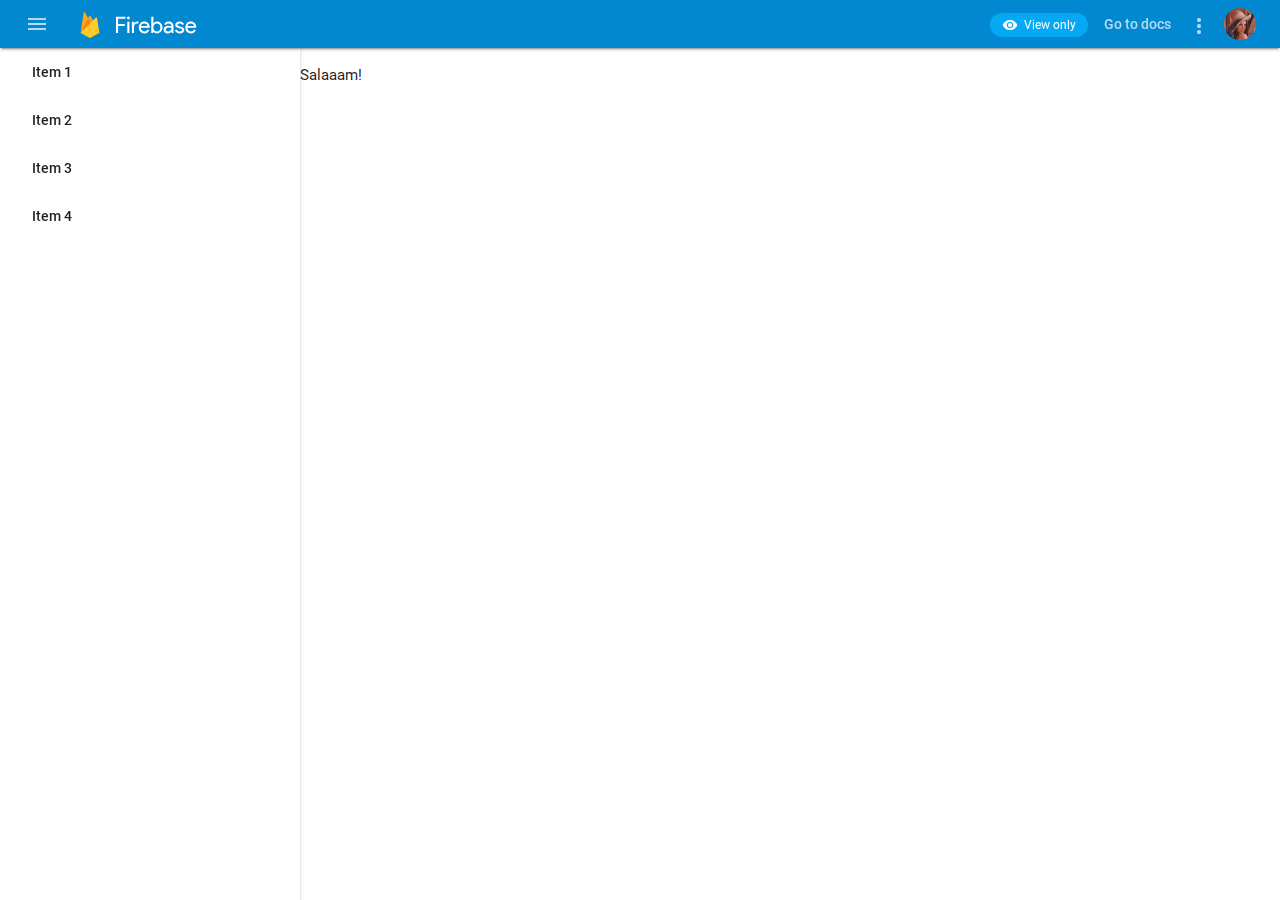
==== index.htm @ 6fceb81d "Complete Menu." ====
<!DOCTYPE html>
<html lang="en">
<head>
	<meta charset="utf-8">
	<title></title>
	<link rel="stylesheet" href="css/main.css">
	<link rel="stylesheet" href="css/materialize.css">
	<link rel="stylesheet" href="css/material-icons.css">
	<script src="js/jquery.js"></script>
	<script src="js/materialize.js"></script>
	<script src="js/main.js"></script>
</head>
<body>
	
	<header>

		<!-- Menu -->
		<div class="navbar-fixed menu">
			<nav>
				<div class="nav-wrapper">
					<a href="#" class="logo"><img src="img/logo.png" class="logo-image hide-on-small-only"/><img src="img/logotype.svg" class="logo-type"/></a>
					<div href="#" data-activates="side-navbar" class="button-collapse btn-floating btn-flat waves-effect waves-light waves-circle transparent"><i class="material-icons">menu</i></div>

					<ul class="right hide-on-small-only">
						<li><div class="viewonly" href="test.html"><div class="tooltipped" data-position="bottom" data-delay="50" data-tooltip="This is a demo project."><i class="material-icons left">remove_red_eye</i> View only</div></div></li>
						<li><a class="link" href="test.html">Go to docs</a></li>
						<li><div data-position="bottom" data-delay="50" data-tooltip="User settings" data-activates="more-content" class="tooltipped btn-floating btn-flat transparent waves-effect waves-light waves-circle dropdown button"><i class="material-icons">more_vert</i></div></li>
						<li><div class="profile-wrapper"><div class="btn-floating btn-flat transparent waves-effect waves-light waves-circle profile button"><img class="profile-photo" src="img/profile.jpg"></div></div></li>
					</ul>
					
					<ul id="more-content" class="dropdown-content">
						<li><a href="#">Alert subscriptions</a></li>
					</ul>
				</div>
			</nav>
		</div>
	
		<!-- Side Navbar -->
		<div class="nav-wrapper">
			<ul class="side-nav fixed" id="side-navbar">
				<li><a href="test.html">Item 1</a></li>
				<li><a href="test.html">Item 2</a></li>
				<li><a href="test.html">Item 3</a></li>
				<li><a href="test.html">Item 4</a></li>
			</ul>
		</div>
	
	</header>
	
	<!-- Content column -->
	<main>
		<div class="padding-adder hide-on-med-and-down">&nbsp;</div>
		<div class="padding-remaining">
			Salaaam!
		</div>
	</main>
	
</body>
</html>
---- css/main.css ----
html body {
	margin: 0;
	min-height: 100%;
	font-family: Roboto, "Helvetica Neue", sans-serif;
}

/* Menu */
.menu nav {
	background-color: #0288D1;
}

.menu img {
	vertical-align: middle;
}

.menu .link {
	font-size: 14px;
	font-weight: 500;
	padding: 0 8px;
	color: rgba(255, 255, 255, 0.7);
}

.menu .link:hover, .menu nav .nav-wrapper .button i:hover {
	color: #fff;
	background-color: initial;
	transition: color 0.15s ease;
	transition: background-color none;
}

.menu nav .nav-wrapper .button i {
	font-weight: normal;
	line-height: 24px;
	height: 40px;
	padding: 8px;
	color: rgba(255, 255, 255, 0.7);
}

.menu nav, .menu nav .nav-wrapper i, .menu nav a.button-collapse, .menu nav a.button-collapse i {
	height: 48px;
	line-height: 48px;
}

.menu nav .button-collapse {
	height: 35px;
	line-height: 48px;
	display: inline-block;
	margin-top: 7px;
	margin-right: 0;
}

.menu nav .button-collapse i {
	height: 35px;
	line-height: 35px;
	color: rgba(255, 255, 255, 0.7);
}

.menu nav .button-collapse:hover i {
	color: white;
	transition: color 0.15s ease;
}

.menu .logo-image {
	width: 28px;
	height: 28px;
	margin-left: 20px;
}

.menu .logo-type {
	height: 18px;
	margin-left: 12px;
}

.menu nav .nav-wrapper .profile-wrapper {
	margin-right: 16px;
	padding: 8px;
	line-height: 16px;
}

.menu nav .nav-wrapper .profile.button {
	width: 32px;
	height: 32px;
}

.menu nav .nav-wrapper .profile.button img {
	width: 32px;
	height: 32px;
	vertical-align: top;
}

.menu .viewonly {
	height: 24px;
	line-height: 24px;
	font-size: 12px;
	font-weight: normal;
	background: #03a9f4;
	align-self: center;
	margin-left: 16px;
	margin-right: 8px;
	padding: 0 12px;
	border-bottom-left-radius: 12px;
	border-bottom-right-radius: 12px;
	border-top-left-radius: 12px;
	border-top-right-radius: 12px;
	display: inline-block;
}

.menu nav .nav-wrapper .viewonly i {
	font-size: 16px;
	margin-right: 6px;
	line-height: 24px;
	height: 24px;
}

.menu ul.dropdown-content {
	min-width: 150px;
	-moz-border-radius: 2px;
	border-radius: 2px;
	z-index: 100;
}

.menu .dropdown-content li:not(:empty) {
	padding: 8px 0;
}

.menu .dropdown-content li:hover {
	background-color: white;
	cursor: default;
}

.menu .dropdown-content li a {
	padding: 6px 16px;
	font-size: 14px;
	letter-spacing: 0;
	font-weight: 400;
	min-height: 32px;
	line-height: 20px;
	color: black;
}


/* Main Container */
.main {
	position: absolute;
	top: 48px;
	left: 0px;
	right: 0px;
	bottom: 0px;
}


/* Navbar Column */
nav.navbar {
	
}

.side-nav {
	width: 256px;
	top: 48px !important;
	z-index: 888 !important;
}

#sidenav-overlay {
	z-index: 887 !important;
}

nav.navbar .collapsed {
	/* hide texts & show icons only */
}


/* Content Column */
main .padding-adder {
	width: 300px;
	float: left;
	display: block;
}

main .padding-remaining {
	float: left;
}

main {
	
}
---- css/material-icons.css ----
/* fallback */
@font-face {
  font-family: 'Material Icons';
  font-style: normal;
  font-weight: 400;
  src: url(../fonts/material-icons.woff2) format('woff2');
}

.material-icons {
  font-family: 'Material Icons';
  font-weight: normal;
  font-style: normal;
  font-size: 24px;
  line-height: 1;
  letter-spacing: normal;
  text-transform: none;
  display: inline-block;
  white-space: nowrap;
  word-wrap: normal;
  direction: ltr;
  -webkit-font-feature-settings: 'liga';
  -webkit-font-smoothing: antialiased;
}
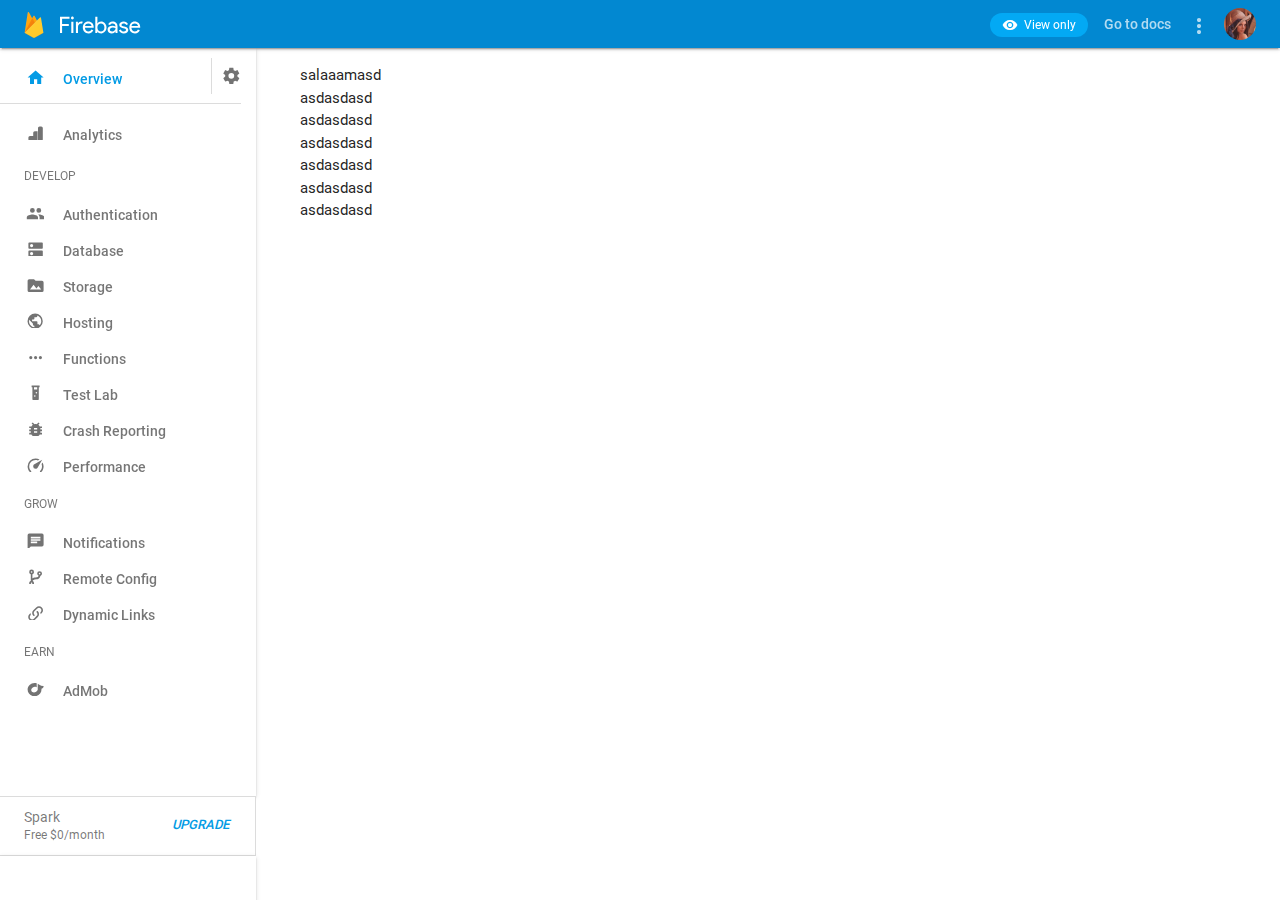
==== commit a243bbd5: "Merge branch 'side-menu'" ====
--- a/index.htm
+++ b/index.htm
@@ -3,9 +3,10 @@
 <head>
 	<meta charset="utf-8">
 	<title></title>
-	<link rel="stylesheet" href="css/main.css">
 	<link rel="stylesheet" href="css/materialize.css">
 	<link rel="stylesheet" href="css/material-icons.css">
+	<link rel="stylesheet" href="css/main.css">
+	<!--<link href="https://fonts.googleapis.com/icon?family=Material+Icons" rel="stylesheet">-->
 	<script src="js/jquery.js"></script>
 	<script src="js/materialize.js"></script>
 	<script src="js/main.js"></script>
@@ -19,7 +20,7 @@
 			<nav>
 				<div class="nav-wrapper">
 					<a href="#" class="logo"><img src="img/logo.png" class="logo-image hide-on-small-only"/><img src="img/logotype.svg" class="logo-type"/></a>
-					<div href="#" data-activates="side-navbar" class="button-collapse btn-floating btn-flat waves-effect waves-light waves-circle transparent"><i class="material-icons">menu</i></div>
+					<div href="#" data-activates="side-navbar" class="button-collapse btn-floating btn-flat waves-effect waves-light waves-circle transparent hide-on-large-only"><i class="material-icons">menu</i></div>
 
 					<ul class="right hide-on-small-only">
 						<li><div class="viewonly" href="test.html"><div class="tooltipped" data-position="bottom" data-delay="50" data-tooltip="This is a demo project."><i class="material-icons left">remove_red_eye</i> View only</div></div></li>
@@ -36,22 +37,214 @@
 		</div>
 	
 		<!-- Side Navbar -->
-		<div class="nav-wrapper">
-			<ul class="side-nav fixed" id="side-navbar">
-				<li><a href="test.html">Item 1</a></li>
-				<li><a href="test.html">Item 2</a></li>
-				<li><a href="test.html">Item 3</a></li>
-				<li><a href="test.html">Item 4</a></li>
+		<div class="nav-wrapper">	
+				<div class="left" id="side-head" style="position: fixed; margin-top: 0px;z-index: 1000;">
+						<a href="asdad.xa"  style="display: block;height: 49px; width: 256px;">
+							<img src="img/logo.png" style="width: 28px;height: 28px; margin: 10px 0 0 20px;" class="logo-image">
+							<img src="img/logo-black.svg" style="width: 82px;height: 18px;margin-left: 12px;margin-top: -20px;" class="logo-type">
+						</a>
+				</div>
+			<div class="side-nav fixed" id="side-navbar">						
+				<ul  style="margin: 0">
+					<li class="nav-item " id="overview">
+							<a id="overview-a" href="/project/fir-demo-project/analytics"> 
+								<div class="c5e-nav-item-lockup" id="overview-div" style="height: 36px"> 
+										<svg viewBox="0 0 20 20" style="margin-top: 10px">
+												<path fill="#039be5" d="M10,20V14H14V20H19V12H22L12,3L2,12H5V20H10Z" />
+											</svg>
+									 <span class="c5e-entry-displayname" id="overview-text">Overview</span> 
+								</div>  
+							</a>
+							<span class="fixed-action-btn horizontal click-to-toggle" id="overview-btn">	
+									<svg  viewBox="0 0 22 22" style="height: 18px;width: 24; padding-left: 3px">
+											<path fill="#737373" d="M12,15.5A3.5,3.5 0 0,1 8.5,12A3.5,3.5 0 0,1 12,8.5A3.5,3.5 0 0,1 15.5,12A3.5,3.5 0 0,1 12,15.5M19.43,12.97C19.47,12.65 19.5,12.33 19.5,12C19.5,11.67 19.47,11.34 19.43,11L21.54,9.37C21.73,9.22 21.78,8.95 21.66,8.73L19.66,5.27C19.54,5.05 19.27,4.96 19.05,5.05L16.56,6.05C16.04,5.66 15.5,5.32 14.87,5.07L14.5,2.42C14.46,2.18 14.25,2 14,2H10C9.75,2 9.54,2.18 9.5,2.42L9.13,5.07C8.5,5.32 7.96,5.66 7.44,6.05L4.95,5.05C4.73,4.96 4.46,5.05 4.34,5.27L2.34,8.73C2.21,8.95 2.27,9.22 2.46,9.37L4.57,11C4.53,11.34 4.5,11.67 4.5,12C4.5,12.33 4.53,12.65 4.57,12.97L2.46,14.63C2.27,14.78 2.21,15.05 2.34,15.27L4.34,18.73C4.46,18.95 4.73,19.03 4.95,18.95L7.44,17.94C7.96,18.34 8.5,18.68 9.13,18.93L9.5,21.58C9.54,21.82 9.75,22 10,22H14C14.25,22 14.46,21.82 14.5,21.58L14.87,18.93C15.5,18.67 16.04,18.34 16.56,17.94L19.05,18.95C19.27,19.03 19.54,18.95 19.66,18.73L21.66,15.27C21.78,15.05 21.73,14.78 21.54,14.63L19.43,12.97Z" />
+										</svg>
+										<ul>
+												<li><a class="btn-floating red"><i class="material-icons">insert_chart</i></a></li>
+												<li><a class="btn-floating yellow darken-1"><i class="material-icons">format_quote</i></a></li>
+												<li><a class="btn-floating green"><i class="material-icons">publish</i></a></li>
+												<li><a class="btn-floating blue"><i class="material-icons">attach_file</i></a></li>
+											  </ul>
+							</span>
+							
+				</li>		
+
+				<li class="nav-item" style="padding-top: 12px;height: 52px">
+					<a class="c5e-nav-item " href="/project/fir-demo-project/analytics"> 
+						<div class="c5e-nav-item-lockup"> 
+							<svg viewBox="0 0 20 20">
+								<path fill="#737373" d="M19,3A2,2 0 0,1 21,5V19A2,2 0 0,1 19,21H17L15,21V9L15,5A2,2 0 0,1 17,3H19M5,21A2,2 0 0,1 3,19V17A2,2 0 0,1 5,15H9V11A2,2 0 0,1 11,9H14.5V21H5Z" />
+							</svg>
+							 <span class="c5e-entry-displayname">Analytics</span> 
+						</div>  
+					</a>
+				</li>	
+
+				<div class="c5e-nav-heading" id="DEVELOP">DEVELOP</div>
+				<li class = "divider" id="DEVELOP-divider" style="display: none"></li>
+
+				<li class="nav-item">
+						<a class="c5e-nav-item " href="/project/fir-demo-project/analytics"> 
+							<div class="c5e-nav-item-lockup"> 
+									<svg viewBox="0 0 20 20">
+											<path fill="#737373" d="M16,13C15.71,13 15.38,13 15.03,13.05C16.19,13.89 17,15 17,16.5V19H23V16.5C23,14.17 18.33,13 16,13M8,13C5.67,13 1,14.17 1,16.5V19H15V16.5C15,14.17 10.33,13 8,13M8,11A3,3 0 0,0 11,8A3,3 0 0,0 8,5A3,3 0 0,0 5,8A3,3 0 0,0 8,11M16,11A3,3 0 0,0 19,8A3,3 0 0,0 16,5A3,3 0 0,0 13,8A3,3 0 0,0 16,11Z" />
+									</svg>
+								 <span class="c5e-entry-displayname">Authentication</span> 
+							</div>  
+						</a>
+					</li>
+				<li class="nav-item">
+						<a class="c5e-nav-item " href="/project/fir-demo-project/analytics"> 
+							<div class="c5e-nav-item-lockup"> 
+									<svg viewBox="0 0 20 20">
+											<path fill="#737373" d="M7,9A2,2 0 0,1 5,7A2,2 0 0,1 7,5A2,2 0 0,1 9,7A2,2 0 0,1 7,9M20,3H4A1,1 0 0,0 3,4V10A1,1 0 0,0 4,11H20A1,1 0 0,0 21,10V4A1,1 0 0,0 20,3M7,19A2,2 0 0,1 5,17A2,2 0 0,1 7,15A2,2 0 0,1 9,17A2,2 0 0,1 7,19M20,13H4A1,1 0 0,0 3,14V20A1,1 0 0,0 4,21H20A1,1 0 0,0 21,20V14A1,1 0 0,0 20,13Z" />
+										</svg>
+								 <span class="c5e-entry-displayname">Database</span> 
+							</div>  
+						</a>
+				</li>
+				<li class="nav-item">
+						<a class="c5e-nav-item " href="/project/fir-demo-project/analytics"> 
+							<div class="c5e-nav-item-lockup"> 
+									<svg viewBox="0 0 20 20">
+											<path fill="#737373" d="M5,17L9.5,11L13,15.5L15.5,12.5L19,17M20,6H12L10,4H4A2,2 0 0,0 2,6V18A2,2 0 0,0 4,20H20A2,2 0 0,0 22,18V8A2,2 0 0,0 20,6Z" />
+										</svg>
+								 <span class="c5e-entry-displayname">Storage</span> 
+							</div>  
+						</a>
+				</li>
+				<li class="nav-item">
+						<a class="c5e-nav-item " href="/project/fir-demo-project/analytics"> 
+							<div class="c5e-nav-item-lockup"> 
+									<svg  viewBox="0 0 21 21">
+											<path fill="#737373" d="M17.9,17.39C17.64,16.59 16.89,16 16,16H15V13A1,1 0 0,0 14,12H8V10H10A1,1 0 0,0 11,9V7H13A2,2 0 0,0 15,5V4.59C17.93,5.77 20,8.64 20,12C20,14.08 19.2,15.97 17.9,17.39M11,19.93C7.05,19.44 4,16.08 4,12C4,11.38 4.08,10.78 4.21,10.21L9,15V16A2,2 0 0,0 11,18M12,2A10,10 0 0,0 2,12A10,10 0 0,0 12,22A10,10 0 0,0 22,12A10,10 0 0,0 12,2Z" />
+										</svg>
+								 <span class="c5e-entry-displayname">Hosting</span> 
+							</div>  
+						</a>
+				</li>
+				<li class="nav-item">
+						<a class="c5e-nav-item " href="/project/fir-demo-project/analytics"> 
+							<div class="c5e-nav-item-lockup"> 
+									<svg viewBox="0 0 20 20">
+											<path fill="#737373" d="M16,12A2,2 0 0,1 18,10A2,2 0 0,1 20,12A2,2 0 0,1 18,14A2,2 0 0,1 16,12M10,12A2,2 0 0,1 12,10A2,2 0 0,1 14,12A2,2 0 0,1 12,14A2,2 0 0,1 10,12M4,12A2,2 0 0,1 6,10A2,2 0 0,1 8,12A2,2 0 0,1 6,14A2,2 0 0,1 4,12Z" />
+										</svg>
+								 <span class="c5e-entry-displayname">Functions</span> 
+							</div>  
+						</a>
+				</li>
+				<li class="nav-item">
+						<a class="c5e-nav-item " href="/project/fir-demo-project/analytics"> 
+							<div class="c5e-nav-item-lockup"> 
+									<svg  viewBox="0 0 20 20">
+											<path fill="#737373	" d="M7,2V4H8V18A4,4 0 0,0 12,22A4,4 0 0,0 16,18V4H17V2H7M11,16C10.4,16 10,15.6 10,15C10,14.4 10.4,14 11,14C11.6,14 12,14.4 12,15C12,15.6 11.6,16 11,16M13,12C12.4,12 12,11.6 12,11C12,10.4 12.4,10 13,10C13.6,10 14,10.4 14,11C14,11.6 13.6,12 13,12M14,7H10V4H14V7Z" />
+										</svg>
+								 <span class="c5e-entry-displayname">Test Lab</span> 
+							</div>  
+						</a>
+				</li>
+				<li class="nav-item">
+						<a class="c5e-nav-item " href="/project/fir-demo-project/analytics"> 
+							<div class="c5e-nav-item-lockup"> 
+									<svg viewBox="0 0 20 20">
+											<path fill="#737373" d="M14,12H10V10H14M14,16H10V14H14M20,8H17.19C16.74,7.22 16.12,6.55 15.37,6.04L17,4.41L15.59,3L13.42,5.17C12.96,5.06 12.5,5 12,5C11.5,5 11.04,5.06 10.59,5.17L8.41,3L7,4.41L8.62,6.04C7.88,6.55 7.26,7.22 6.81,8H4V10H6.09C6.04,10.33 6,10.66 6,11V12H4V14H6V15C6,15.34 6.04,15.67 6.09,16H4V18H6.81C7.85,19.79 9.78,21 12,21C14.22,21 16.15,19.79 17.19,18H20V16H17.91C17.96,15.67 18,15.34 18,15V14H20V12H18V11C18,10.66 17.96,10.33 17.91,10H20V8Z" />
+										</svg>
+								 <span class="c5e-entry-displayname">Crash Reporting</span> 
+							</div>  
+						</a>
+				</li>
+				<li class="nav-item">
+						<a class="c5e-nav-item " href="/project/fir-demo-project/analytics"> 
+							<div class="c5e-nav-item-lockup"> 
+									<svg  viewBox="0 0 20 20">
+											<path fill="#737373" d="M12,16A3,3 0 0,1 9,13C9,11.88 9.61,10.9 10.5,10.39L20.21,4.77L14.68,14.35C14.18,15.33 13.17,16 12,16M12,3C13.81,3 15.5,3.5 16.97,4.32L14.87,5.53C14,5.19 13,5 12,5A8,8 0 0,0 4,13C4,15.21 4.89,17.21 6.34,18.65H6.35C6.74,19.04 6.74,19.67 6.35,20.06C5.96,20.45 5.32,20.45 4.93,20.07V20.07C3.12,18.26 2,15.76 2,13A10,10 0 0,1 12,3M22,13C22,15.76 20.88,18.26 19.07,20.07V20.07C18.68,20.45 18.05,20.45 17.66,20.06C17.27,19.67 17.27,19.04 17.66,18.65V18.65C19.11,17.2 20,15.21 20,13C20,12 19.81,11 19.46,10.1L20.67,8C21.5,9.5 22,11.18 22,13Z" />
+										</svg>
+								 <span class="c5e-entry-displayname">Performance</span> 
+							</div>  
+						</a>
+				</li>
+
+				<div class="c5e-nav-heading " id="DEVELOP1">GROW</div>
+				<li class = "divider" id="DEVELOP-divider1" style="display: none"></li>
+				
+				<li class="nav-item">
+						<a class="c5e-nav-item " href="/project/fir-demo-project/analytics"> 
+							<div class="c5e-nav-item-lockup"> 
+									<svg  viewBox="0 0 20 20">
+											<path fill="#737373" d="M20,2H4A2,2 0 0,0 2,4V22L6,18H20A2,2 0 0,0 22,16V4A2,2 0 0,0 20,2M6,9H18V11H6M14,14H6V12H14M18,8H6V6H18" />
+										</svg>
+								 <span class="c5e-entry-displayname">Notifications</span> 
+							</div>  
+						</a>
+				</li>
+				<li class="nav-item">
+						<a class="c5e-nav-item " href="/project/fir-demo-project/analytics"> 
+							<div class="c5e-nav-item-lockup"> 
+									<svg  viewBox="0 0 20 20">
+											<path fill="#737373" d="M13,14C9.64,14 8.54,15.35 8.18,16.24C9.25,16.7 10,17.76 10,19A3,3 0 0,1 7,22A3,3 0 0,1 4,19C4,17.69 4.83,16.58 6,16.17V7.83C4.83,7.42 4,6.31 4,5A3,3 0 0,1 7,2A3,3 0 0,1 10,5C10,6.31 9.17,7.42 8,7.83V13.12C8.88,12.47 10.16,12 12,12C14.67,12 15.56,10.66 15.85,9.77C14.77,9.32 14,8.25 14,7A3,3 0 0,1 17,4A3,3 0 0,1 20,7C20,8.34 19.12,9.5 17.91,9.86C17.65,11.29 16.68,14 13,14M7,18A1,1 0 0,0 6,19A1,1 0 0,0 7,20A1,1 0 0,0 8,19A1,1 0 0,0 7,18M7,4A1,1 0 0,0 6,5A1,1 0 0,0 7,6A1,1 0 0,0 8,5A1,1 0 0,0 7,4M17,6A1,1 0 0,0 16,7A1,1 0 0,0 17,8A1,1 0 0,0 18,7A1,1 0 0,0 17,6Z" />
+										</svg>
+								 <span class="c5e-entry-displayname">Remote Config</span> 
+							</div>  
+						</a>
+				</li>
+				<li class="nav-item">
+						<a class="c5e-nav-item " href="/project/fir-demo-project/analytics"> 
+							<div class="c5e-nav-item-lockup"> 
+									<svg  viewBox="0 0 20 20">
+											<path fill="#737373" d="M10.59,13.41C11,13.8 11,14.44 10.59,14.83C10.2,15.22 9.56,15.22 9.17,14.83C7.22,12.88 7.22,9.71 9.17,7.76V7.76L12.71,4.22C14.66,2.27 17.83,2.27 19.78,4.22C21.73,6.17 21.73,9.34 19.78,11.29L18.29,12.78C18.3,11.96 18.17,11.14 17.89,10.36L18.36,9.88C19.54,8.71 19.54,6.81 18.36,5.64C17.19,4.46 15.29,4.46 14.12,5.64L10.59,9.17C9.41,10.34 9.41,12.24 10.59,13.41M13.41,9.17C13.8,8.78 14.44,8.78 14.83,9.17C16.78,11.12 16.78,14.29 14.83,16.24V16.24L11.29,19.78C9.34,21.73 6.17,21.73 4.22,19.78C2.27,17.83 2.27,14.66 4.22,12.71L5.71,11.22C5.7,12.04 5.83,12.86 6.11,13.65L5.64,14.12C4.46,15.29 4.46,17.19 5.64,18.36C6.81,19.54 8.71,19.54 9.88,18.36L13.41,14.83C14.59,13.66 14.59,11.76 13.41,10.59C13,10.2 13,9.56 13.41,9.17Z" />
+										</svg>
+								 <span class="c5e-entry-displayname">Dynamic Links</span> 
+							</div>  
+						</a>
+				</li>
+
+				<div class="c5e-nav-heading " id="DEVELOP2">EARN</div>
+				<li class = "divider" id="DEVELOP-divider2" style="display: none"></li>
+				
+				<li class="nav-item">
+						<a class="c5e-nav-item " href="/project/fir-demo-project/analytics"> 
+							<div class="c5e-nav-item-lockup"> 
+									<svg  viewBox="0 0 20 20">
+											<path fill="#737373" d="M19.29,10.84C19.35,11.22 19.38,11.61 19.38,12C19.38,16.61 15.5,20.35 10.68,20.35C5.87,20.35 2,16.61 2,12C2,7.39 5.87,3.65 10.68,3.65C11.62,3.65 12.53,3.79 13.38,4.06V9.11C13.38,9.11 10.79,7.69 8.47,9.35C6.15,11 6.59,12.76 6.59,12.76C6.59,12.76 6.7,15.5 9.97,15.5C13.62,15.5 14.66,12.19 14.66,12.19V4.58C15.36,4.93 16,5.36 16.65,5.85C18.2,6.82 19.82,7.44 21.67,7.39C21.67,7.39 22,7.31 22,8C22,8.4 21.88,8.83 21.5,9.25C21.5,9.25 20.78,10.33 19.29,10.84Z" />
+										</svg>
+								 <span class="c5e-entry-displayname">AdMob</span> 
+							</div>  
+						</a>
+				</li>
 			</ul>
+			</div>
+			<div class=" fixed" id="side-navbar1" style="line-height: 16px;" >
+					<div layout="column" flex="" class="layout-column flex" style="display: inline"> 
+						<div style="font-size: 14px;color: rgba(0,0,0,0.54);display: inline">
+							Spark
+						</div> 
+						<a href="test.html" class="right" onclick="side-navbar1()" style="margin-right: -12px;padding: 8px 12px; height: 32px;width: 83px;font-size: 13px;background-color:white;border: none;color: rgb(3,155,229);font-style:oblique">
+							<strong>
+								UPGRADE
+							</strong>
+						</a>
+						<div style="font-size:12px;color: rgba(0,0,0,0.54);display: inline">
+							<span><br>
+								Free
+							</span>
+							 $0/month
+						</div> 
+					</div>
+			</div>
+			<button class="right side-nav fixed" id="side-navbar2" style="line-height: 16px;padding: 10px 16px;background-color: white;border: none;height: 44px;" onclick="toggle_menu1()">
+					<svg id="side-navbar2-svg" class="right" style="width:24px;height:24px" viewBox="0 0 24 24">
+						<path fill="#000000" d="M15.41,16.58L10.83,12L15.41,7.41L14,6L8,12L14,18L15.41,16.58Z" />
+					</svg>
+			</button>
 		</div>
 	
 	</header>
 	
 	<!-- Content column -->
-	<main>
-		<div class="padding-adder hide-on-med-and-down">&nbsp;</div>
+	<main id="main">
+		<div id="padding-adder" class="padding-adder hide-on-med-and-down">&nbsp;</div>
 		<div class="padding-remaining">
-			Salaaam!
+			salaaamasd<br>asdasdasd<br>asdasdasd<br>asdasdasd<br>asdasdasd<br>asdasdasd<br>asdasdasd
 		</div>
 	</main>
 	
--- a/css/main.css
+++ b/css/main.css
@@ -7,6 +7,11 @@
 /* Menu */
 .menu nav {
 	background-color: #0288D1;
+}
+
+::-webkit-scrollbar {
+    width: 0px;  /* remove scrollbar space */
+    background: transparent;  /* optional: just make scrollbar invisible */
 }
 
 .menu img {
@@ -147,16 +152,92 @@
 	bottom: 0px;
 }
 
+.menu .logo-image {
+	width: 28px;
+	height: 28px;
+	margin-left: 20px;
+}
+
+.menu .logo-type {
+	height: 18px;
+	margin-left: 12px;
+}
+
+
+/* Main Container */
+.main {
+	position: absolute;
+	top: 48px;
+	left: 0px;
+	right: 0px;
+	bottom: 0px;
+}
+
 
 /* Navbar Column */
 nav.navbar {
 	
 }
 
+#sidenav-overlay {
+	z-index: 887 !important;
+}
+
 .side-nav {
-	width: 256px;
+	width: 256px ;
 	top: 48px !important;
 	z-index: 888 !important;
+	height: calc(100%  - 104px - 48px);
+	padding-bottom: 32px;
+	
+}
+
+#side-head {
+	width: 256px;
+	height: 49px;
+	margin: 0;
+	top: 0;
+	/* padding: 10px 20px; */
+	background-color: white;
+	box-shadow: white;
+	transform: translateX(-100%);
+	/* visibility: hidden; */
+}
+
+@media only screen and (min-width: 992px) {
+	.side-nav {
+		height: calc(100%  - 104px - 48px) !important;
+	}
+	#side-navbar1 {
+		/* transform: translate(-100%);
+		hide : true; */
+		display: block ;
+	}
+}
+
+#side-navbar1 {
+	width: 256px !important;
+	top: calc(100%  - 104px) ;
+	z-index: 888 !important;
+	height: 60px;
+	position: fixed;
+	padding: 12px 24px;
+	border-bottom: 1px;
+	border-top: 1px;
+	border-right: 1px;
+	border-bottom-style: solid;
+	border-top-style: solid;
+	border-right-style: solid;
+	
+	border-color: rgb(220, 220, 220); 
+	background-color: white
+	
+}
+
+#side-navbar2 {
+	width: 256px ;
+	top: calc(100%  - 44px) !important;
+	z-index: 888 !important;
 }
 
 #sidenav-overlay {
@@ -165,6 +246,112 @@
 
 nav.navbar .collapsed {
 	/* hide texts & show icons only */
+}
+
+
+#overview  {
+	height: 56px;
+	width: 241px;
+	border-bottom: 1px;
+	border-bottom-style: solid; 
+	border-bottom-color: rgb(220, 220, 220);
+	background-color: rgba(95, 95, 95, 0);
+	/* box-shadow: 0 -1px 0 rgba(0,0,0,0.12) inset!important */
+}
+
+
+
+#overview-a {
+	height: 56px;
+	width: 212px;
+	padding: 18px 0px 18px 24px;
+	display: inline-flex;
+}
+
+#overview-text {
+	color: #039be5 !important
+	
+}
+
+#overview-btn {
+	position: relative !important;
+	top: 0;
+	left: 0;
+	width: 36px;
+	height: 36px;
+	padding: 8px 0;
+	margin: 0 1px;
+	/* border-left-style: solid; 
+	border-left-color:  rgb(220, 220, 220);
+	border-left-width: 1px; */
+}
+
+
+#overview-div {
+	border-right-style: solid; 
+	border-right-color:  rgb(220, 220, 220);
+	border-right-width: 1px;
+}
+
+@media only screen and (max-width: 992px) {
+	#overview-btn > a {
+		padding: 0;
+	}
+	#side-navbar {
+		height: calc(100% - 60px - 48px) !important;
+	}
+	#side-navbar2 {
+		display: none;
+	}
+	#side-navbar1 {
+		/* transform: translate(-100%);
+		hide : true; */
+		display: none ;
+		top: calc(100%  - 60px) !important;
+	}
+}
+
+.nav-item {
+	width: 241px;
+	height: 36px;
+
+}
+
+#side-navbar {
+    line-height: 24px;
+	padding: 0 px;
+}
+
+svg {
+	width:20px;
+	height:16px;
+}
+
+.side-nav li>a {
+	padding: 8px 24px;	
+	/* padding: 0; */
+	/* width: 193px; */
+	height: 36px;
+	line-height: 20px;
+	align-items: center;
+	color: rgba(0,0,0,0.54)
+}
+
+.c5e-nav-item-lockup{
+	width: 193px;
+	height: 20 !important;
+}
+
+.c5e-nav-heading {
+padding: 8px 24px 0 24px;
+height: 40px;
+user-select: none;
+font-size: 12px;
+color: rgba(0,0,0,0.54);
+}
+
+.c5e-entry-displayname {
+	padding: 0 0 0 16px;
 }
 
 
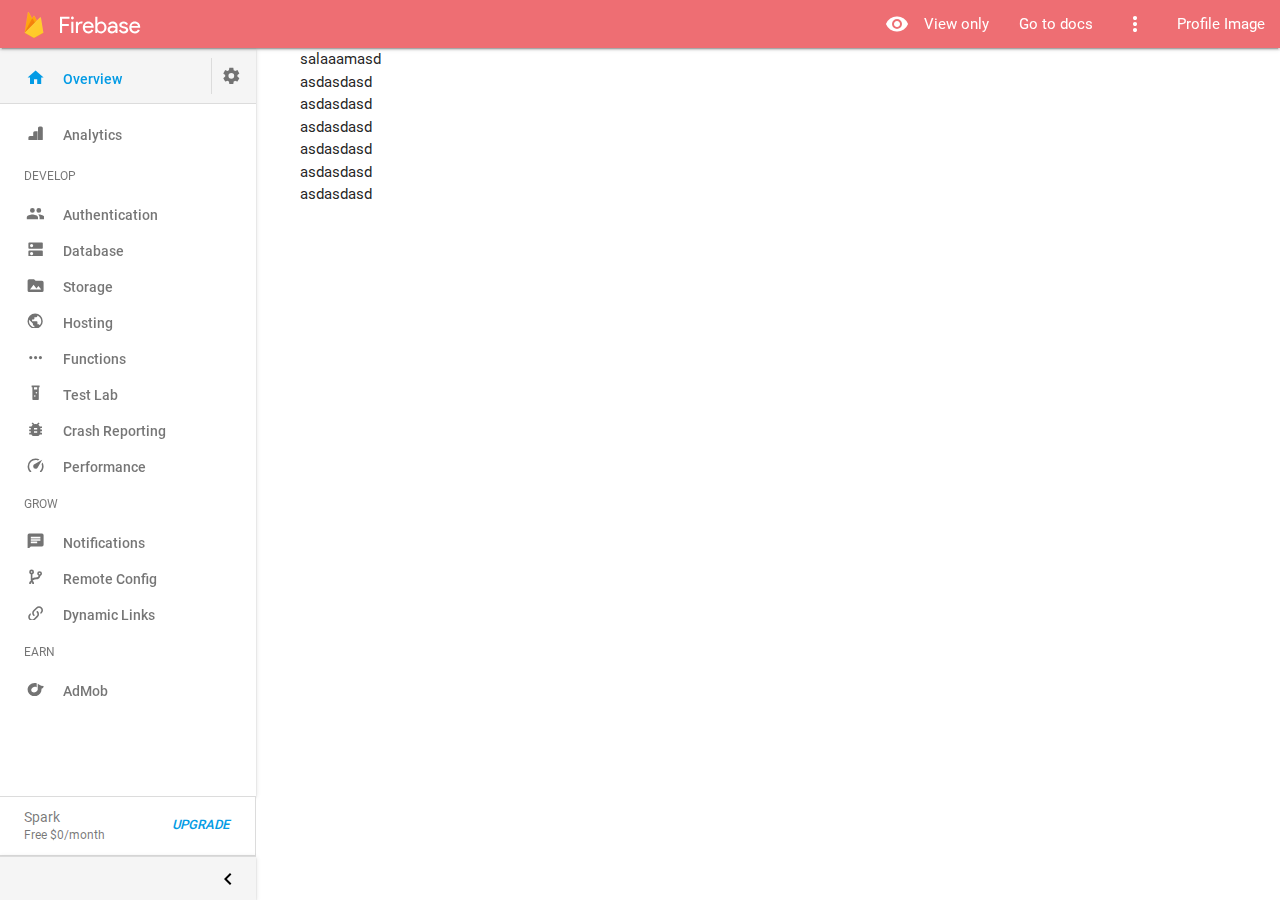
==== commit 2a9c78ab: "side-nav3" ====
--- a/index.htm
+++ b/index.htm
@@ -5,8 +5,8 @@
 	<title></title>
 	<link rel="stylesheet" href="css/materialize.css">
 	<link rel="stylesheet" href="css/material-icons.css">
-	<link rel="stylesheet" href="css/main.css">
-	<!--<link href="https://fonts.googleapis.com/icon?family=Material+Icons" rel="stylesheet">-->
+	<link rel="stylesheet" href="css/main.css">	
+	<link href="https://fonts.googleapis.com/icon?family=Material+Icons" rel="stylesheet">
 	<script src="js/jquery.js"></script>
 	<script src="js/materialize.js"></script>
 	<script src="js/main.js"></script>
@@ -19,18 +19,14 @@
 		<div class="navbar-fixed menu">
 			<nav>
 				<div class="nav-wrapper">
-					<a href="#" class="logo"><img src="img/logo.png" class="logo-image hide-on-small-only"/><img src="img/logotype.svg" class="logo-type"/></a>
-					<div href="#" data-activates="side-navbar" class="button-collapse btn-floating btn-flat waves-effect waves-light waves-circle transparent hide-on-large-only"><i class="material-icons">menu</i></div>
-
-					<ul class="right hide-on-small-only">
-						<li><div class="viewonly" href="test.html"><div class="tooltipped" data-position="bottom" data-delay="50" data-tooltip="This is a demo project."><i class="material-icons left">remove_red_eye</i> View only</div></div></li>
-						<li><a class="link" href="test.html">Go to docs</a></li>
-						<li><div data-position="bottom" data-delay="50" data-tooltip="User settings" data-activates="more-content" class="tooltipped btn-floating btn-flat transparent waves-effect waves-light waves-circle dropdown button"><i class="material-icons">more_vert</i></div></li>
-						<li><div class="profile-wrapper"><div class="btn-floating btn-flat transparent waves-effect waves-light waves-circle profile button"><img class="profile-photo" src="img/profile.jpg"></div></div></li>
-					</ul>
-					
-					<ul id="more-content" class="dropdown-content">
-						<li><a href="#">Alert subscriptions</a></li>
+					<a href="#" class="logo"><img src="img/logo.png" class="logo-image"/><img src="img/logotype.svg" class="logo-type"/></a>
+					<a href="#" data-activates="side-navbar" class="button-collapse"  onclick="show_fix_sidenav(event)"><i class="material-icons">menu</i></a>
+
+					<ul class="right hide-on-med-and-down">
+						<li><a href="test.html"><i class="material-icons left">remove_red_eye</i> View only</a></li>
+						<li><a href="test.html">Go to docs</a></li>
+						<li><a href="test.html"><i class="material-icons">more_vert</i></a></li>
+						<li><a href="test.html">Profile Image</a></li>
 					</ul>
 				</div>
 			</nav>
@@ -47,7 +43,7 @@
 			<div class="side-nav fixed" id="side-navbar">						
 				<ul  style="margin: 0">
 					<li class="nav-item " id="overview">
-							<a id="overview-a" href="/project/fir-demo-project/analytics"> 
+							<a  id="overview-a" href="/project/fir-demo-project/analytics"> 
 								<div class="c5e-nav-item-lockup" id="overview-div" style="height: 36px"> 
 										<svg viewBox="0 0 20 20" style="margin-top: 10px">
 												<path fill="#039be5" d="M10,20V14H14V20H19V12H22L12,3L2,12H5V20H10Z" />
@@ -241,7 +237,7 @@
 	</header>
 	
 	<!-- Content column -->
-	<main id="main">
+	<main id="main" onclick="hide_fix_sidenav()">
 		<div id="padding-adder" class="padding-adder hide-on-med-and-down">&nbsp;</div>
 		<div class="padding-remaining">
 			salaaamasd<br>asdasdasd<br>asdasdasd<br>asdasdasd<br>asdasdasd<br>asdasdasd<br>asdasdasd
--- a/css/main.css
+++ b/css/main.css
@@ -4,64 +4,19 @@
 	font-family: Roboto, "Helvetica Neue", sans-serif;
 }
 
-/* Menu */
-.menu nav {
-	background-color: #0288D1;
-}
-
 ::-webkit-scrollbar {
     width: 0px;  /* remove scrollbar space */
     background: transparent;  /* optional: just make scrollbar invisible */
 }
 
+/* Menu */
 .menu img {
 	vertical-align: middle;
 }
 
-.menu .link {
-	font-size: 14px;
-	font-weight: 500;
-	padding: 0 8px;
-	color: rgba(255, 255, 255, 0.7);
-}
-
-.menu .link:hover, .menu nav .nav-wrapper .button i:hover {
-	color: #fff;
-	background-color: initial;
-	transition: color 0.15s ease;
-	transition: background-color none;
-}
-
-.menu nav .nav-wrapper .button i {
-	font-weight: normal;
-	line-height: 24px;
-	height: 40px;
-	padding: 8px;
-	color: rgba(255, 255, 255, 0.7);
-}
-
-.menu nav, .menu nav .nav-wrapper i, .menu nav a.button-collapse, .menu nav a.button-collapse i {
-	height: 48px;
-	line-height: 48px;
-}
-
-.menu nav .button-collapse {
-	height: 35px;
-	line-height: 48px;
-	display: inline-block;
-	margin-top: 7px;
-	margin-right: 0;
-}
-
-.menu nav .button-collapse i {
-	height: 35px;
-	line-height: 35px;
-	color: rgba(255, 255, 255, 0.7);
-}
-
-.menu nav .button-collapse:hover i {
-	color: white;
-	transition: color 0.15s ease;
+.navbar-fixed, nav, nav .nav-wrapper i, nav a.button-collapse, nav a.button-collapse i {
+	height: 48px !important;
+	line-height: 48px !important;
 }
 
 .menu .logo-image {
@@ -73,73 +28,6 @@
 .menu .logo-type {
 	height: 18px;
 	margin-left: 12px;
-}
-
-.menu nav .nav-wrapper .profile-wrapper {
-	margin-right: 16px;
-	padding: 8px;
-	line-height: 16px;
-}
-
-.menu nav .nav-wrapper .profile.button {
-	width: 32px;
-	height: 32px;
-}
-
-.menu nav .nav-wrapper .profile.button img {
-	width: 32px;
-	height: 32px;
-	vertical-align: top;
-}
-
-.menu .viewonly {
-	height: 24px;
-	line-height: 24px;
-	font-size: 12px;
-	font-weight: normal;
-	background: #03a9f4;
-	align-self: center;
-	margin-left: 16px;
-	margin-right: 8px;
-	padding: 0 12px;
-	border-bottom-left-radius: 12px;
-	border-bottom-right-radius: 12px;
-	border-top-left-radius: 12px;
-	border-top-right-radius: 12px;
-	display: inline-block;
-}
-
-.menu nav .nav-wrapper .viewonly i {
-	font-size: 16px;
-	margin-right: 6px;
-	line-height: 24px;
-	height: 24px;
-}
-
-.menu ul.dropdown-content {
-	min-width: 150px;
-	-moz-border-radius: 2px;
-	border-radius: 2px;
-	z-index: 100;
-}
-
-.menu .dropdown-content li:not(:empty) {
-	padding: 8px 0;
-}
-
-.menu .dropdown-content li:hover {
-	background-color: white;
-	cursor: default;
-}
-
-.menu .dropdown-content li a {
-	padding: 6px 16px;
-	font-size: 14px;
-	letter-spacing: 0;
-	font-weight: 400;
-	min-height: 32px;
-	line-height: 20px;
-	color: black;
 }
 
 
@@ -152,35 +40,10 @@
 	bottom: 0px;
 }
 
-.menu .logo-image {
-	width: 28px;
-	height: 28px;
-	margin-left: 20px;
-}
-
-.menu .logo-type {
-	height: 18px;
-	margin-left: 12px;
-}
-
-
-/* Main Container */
-.main {
-	position: absolute;
-	top: 48px;
-	left: 0px;
-	right: 0px;
-	bottom: 0px;
-}
-
 
 /* Navbar Column */
 nav.navbar {
 	
-}
-
-#sidenav-overlay {
-	z-index: 887 !important;
 }
 
 .side-nav {
@@ -206,7 +69,7 @@
 
 @media only screen and (min-width: 992px) {
 	.side-nav {
-		height: calc(100%  - 104px - 48px) !important;
+		height: calc(100%  - 104px - 48px) ;
 	}
 	#side-navbar1 {
 		/* transform: translate(-100%);
@@ -228,7 +91,7 @@
 	border-bottom-style: solid;
 	border-top-style: solid;
 	border-right-style: solid;
-	
+	box-shadow: #039be5;
 	border-color: rgb(220, 220, 220); 
 	background-color: white
 	
@@ -236,8 +99,13 @@
 
 #side-navbar2 {
 	width: 256px ;
+	height: 44px !important;
 	top: calc(100%  - 44px) !important;
 	z-index: 888 !important;
+	background-color: #f5f5f5!important;
+	border-top-style: solid!important;;
+	border-top-color: rgba(0, 0, 0, 0.1)!important;;
+	border-top-width: 1px!important;; 
 }
 
 #sidenav-overlay {
@@ -251,11 +119,11 @@
 
 #overview  {
 	height: 56px;
-	width: 241px;
+	width: 256px;
 	border-bottom: 1px;
 	border-bottom-style: solid; 
 	border-bottom-color: rgb(220, 220, 220);
-	background-color: rgba(95, 95, 95, 0);
+	background-color: #f5f5f5!important
 	/* box-shadow: 0 -1px 0 rgba(0,0,0,0.12) inset!important */
 }
 
@@ -309,6 +177,7 @@
 		display: none ;
 		top: calc(100%  - 60px) !important;
 	}
+
 }
 
 .nav-item {
@@ -354,12 +223,12 @@
 	padding: 0 0 0 16px;
 }
 
-
 /* Content Column */
 main .padding-adder {
 	width: 300px;
 	float: left;
 	display: block;
+	
 }
 
 main .padding-remaining {
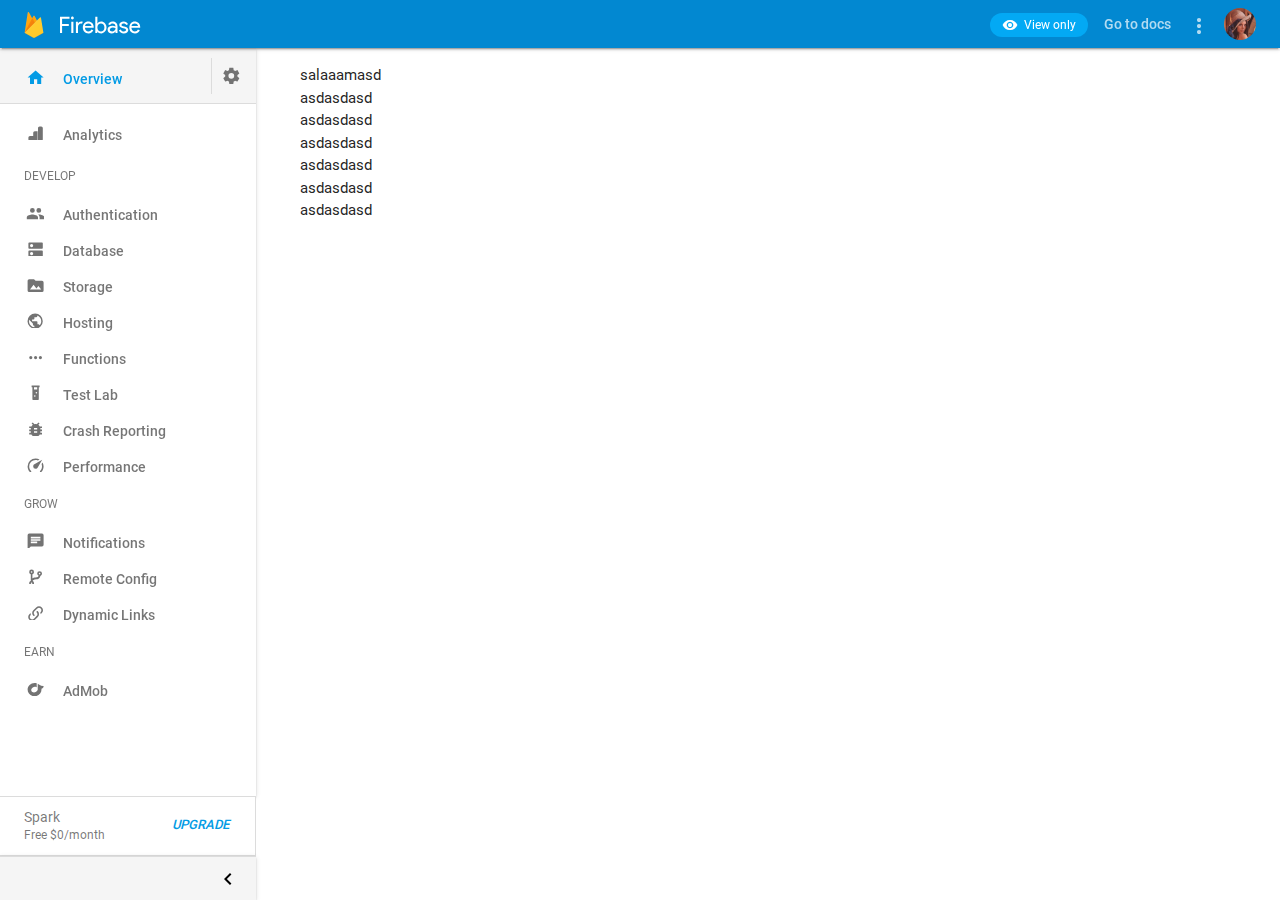
==== commit 04649b5c: "merged with master" ====
--- a/index.htm
+++ b/index.htm
@@ -5,8 +5,8 @@
 	<title></title>
 	<link rel="stylesheet" href="css/materialize.css">
 	<link rel="stylesheet" href="css/material-icons.css">
-	<link rel="stylesheet" href="css/main.css">	
-	<link href="https://fonts.googleapis.com/icon?family=Material+Icons" rel="stylesheet">
+	<link rel="stylesheet" href="css/main.css">
+	<!--<link href="https://fonts.googleapis.com/icon?family=Material+Icons" rel="stylesheet">-->
 	<script src="js/jquery.js"></script>
 	<script src="js/materialize.js"></script>
 	<script src="js/main.js"></script>
@@ -19,14 +19,18 @@
 		<div class="navbar-fixed menu">
 			<nav>
 				<div class="nav-wrapper">
-					<a href="#" class="logo"><img src="img/logo.png" class="logo-image"/><img src="img/logotype.svg" class="logo-type"/></a>
-					<a href="#" data-activates="side-navbar" class="button-collapse"  onclick="show_fix_sidenav(event)"><i class="material-icons">menu</i></a>
-
-					<ul class="right hide-on-med-and-down">
-						<li><a href="test.html"><i class="material-icons left">remove_red_eye</i> View only</a></li>
-						<li><a href="test.html">Go to docs</a></li>
-						<li><a href="test.html"><i class="material-icons">more_vert</i></a></li>
-						<li><a href="test.html">Profile Image</a></li>
+					<a href="#" class="logo"><img src="img/logo.png" class="logo-image hide-on-small-only"/><img src="img/logotype.svg" class="logo-type"/></a>
+					<div href="#" data-activates="side-navbar" class="button-collapse btn-floating btn-flat waves-effect waves-light waves-circle transparent hide-on-large-only"><i class="material-icons">menu</i></div>
+
+					<ul class="right hide-on-small-only">
+						<li><div class="viewonly" href="test.html"><div class="tooltipped" data-position="bottom" data-delay="50" data-tooltip="This is a demo project."><i class="material-icons left">remove_red_eye</i> View only</div></div></li>
+						<li><a class="link" href="test.html">Go to docs</a></li>
+						<li><div data-position="bottom" data-delay="50" data-tooltip="User settings" data-activates="more-content" class="tooltipped btn-floating btn-flat transparent waves-effect waves-light waves-circle dropdown button"><i class="material-icons">more_vert</i></div></li>
+						<li><div class="profile-wrapper"><div class="btn-floating btn-flat transparent waves-effect waves-light waves-circle profile button"><img class="profile-photo" src="img/profile.jpg"></div></div></li>
+					</ul>
+					
+					<ul id="more-content" class="dropdown-content">
+						<li><a href="#">Alert subscriptions</a></li>
 					</ul>
 				</div>
 			</nav>
--- a/css/main.css
+++ b/css/main.css
@@ -4,19 +4,64 @@
 	font-family: Roboto, "Helvetica Neue", sans-serif;
 }
 
+/* Menu */
+.menu nav {
+	background-color: #0288D1;
+}
+
 ::-webkit-scrollbar {
     width: 0px;  /* remove scrollbar space */
     background: transparent;  /* optional: just make scrollbar invisible */
 }
 
-/* Menu */
 .menu img {
 	vertical-align: middle;
 }
 
-.navbar-fixed, nav, nav .nav-wrapper i, nav a.button-collapse, nav a.button-collapse i {
-	height: 48px !important;
-	line-height: 48px !important;
+.menu .link {
+	font-size: 14px;
+	font-weight: 500;
+	padding: 0 8px;
+	color: rgba(255, 255, 255, 0.7);
+}
+
+.menu .link:hover, .menu nav .nav-wrapper .button i:hover {
+	color: #fff;
+	background-color: initial;
+	transition: color 0.15s ease;
+	transition: background-color none;
+}
+
+.menu nav .nav-wrapper .button i {
+	font-weight: normal;
+	line-height: 24px;
+	height: 40px;
+	padding: 8px;
+	color: rgba(255, 255, 255, 0.7);
+}
+
+.menu nav, .menu nav .nav-wrapper i, .menu nav a.button-collapse, .menu nav a.button-collapse i {
+	height: 48px;
+	line-height: 48px;
+}
+
+.menu nav .button-collapse {
+	height: 35px;
+	line-height: 48px;
+	display: inline-block;
+	margin-top: 7px;
+	margin-right: 0;
+}
+
+.menu nav .button-collapse i {
+	height: 35px;
+	line-height: 35px;
+	color: rgba(255, 255, 255, 0.7);
+}
+
+.menu nav .button-collapse:hover i {
+	color: white;
+	transition: color 0.15s ease;
 }
 
 .menu .logo-image {
@@ -28,6 +73,73 @@
 .menu .logo-type {
 	height: 18px;
 	margin-left: 12px;
+}
+
+.menu nav .nav-wrapper .profile-wrapper {
+	margin-right: 16px;
+	padding: 8px;
+	line-height: 16px;
+}
+
+.menu nav .nav-wrapper .profile.button {
+	width: 32px;
+	height: 32px;
+}
+
+.menu nav .nav-wrapper .profile.button img {
+	width: 32px;
+	height: 32px;
+	vertical-align: top;
+}
+
+.menu .viewonly {
+	height: 24px;
+	line-height: 24px;
+	font-size: 12px;
+	font-weight: normal;
+	background: #03a9f4;
+	align-self: center;
+	margin-left: 16px;
+	margin-right: 8px;
+	padding: 0 12px;
+	border-bottom-left-radius: 12px;
+	border-bottom-right-radius: 12px;
+	border-top-left-radius: 12px;
+	border-top-right-radius: 12px;
+	display: inline-block;
+}
+
+.menu nav .nav-wrapper .viewonly i {
+	font-size: 16px;
+	margin-right: 6px;
+	line-height: 24px;
+	height: 24px;
+}
+
+.menu ul.dropdown-content {
+	min-width: 150px;
+	-moz-border-radius: 2px;
+	border-radius: 2px;
+	z-index: 100;
+}
+
+.menu .dropdown-content li:not(:empty) {
+	padding: 8px 0;
+}
+
+.menu .dropdown-content li:hover {
+	background-color: white;
+	cursor: default;
+}
+
+.menu .dropdown-content li a {
+	padding: 6px 16px;
+	font-size: 14px;
+	letter-spacing: 0;
+	font-weight: 400;
+	min-height: 32px;
+	line-height: 20px;
+	color: black;
 }
 
 
@@ -40,10 +152,35 @@
 	bottom: 0px;
 }
 
+.menu .logo-image {
+	width: 28px;
+	height: 28px;
+	margin-left: 20px;
+}
+
+.menu .logo-type {
+	height: 18px;
+	margin-left: 12px;
+}
+
+
+/* Main Container */
+.main {
+	position: absolute;
+	top: 48px;
+	left: 0px;
+	right: 0px;
+	bottom: 0px;
+}
+
 
 /* Navbar Column */
 nav.navbar {
 	
+}
+
+#sidenav-overlay {
+	z-index: 887 !important;
 }
 
 .side-nav {
@@ -223,12 +360,12 @@
 	padding: 0 0 0 16px;
 }
 
+
 /* Content Column */
 main .padding-adder {
 	width: 300px;
 	float: left;
 	display: block;
-	
 }
 
 main .padding-remaining {
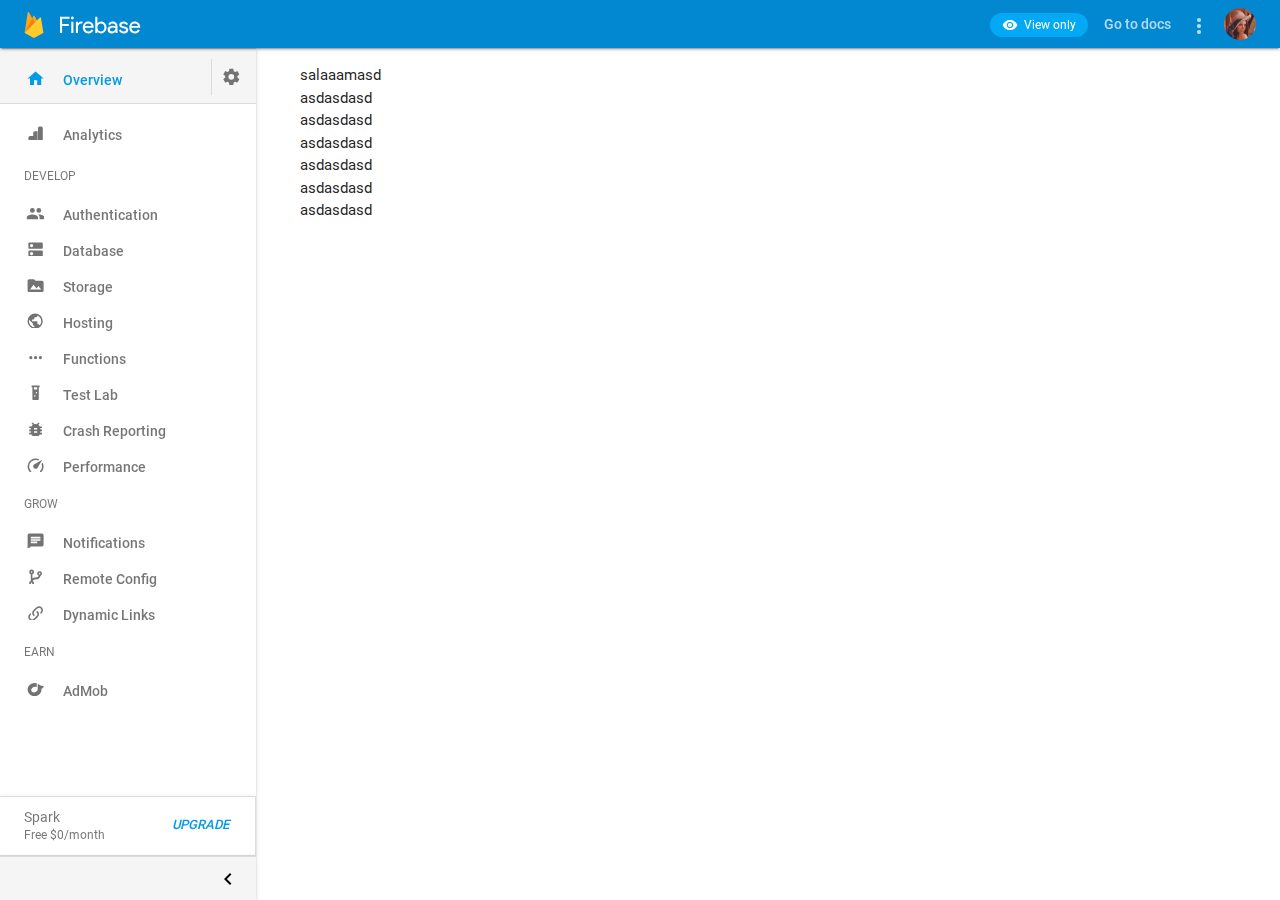
==== commit 50094390: "near to end" ====
--- a/index.htm
+++ b/index.htm
@@ -20,7 +20,7 @@
 			<nav>
 				<div class="nav-wrapper">
 					<a href="#" class="logo"><img src="img/logo.png" class="logo-image hide-on-small-only"/><img src="img/logotype.svg" class="logo-type"/></a>
-					<div href="#" data-activates="side-navbar" class="button-collapse btn-floating btn-flat waves-effect waves-light waves-circle transparent hide-on-large-only"><i class="material-icons">menu</i></div>
+					<div href="#" data-activates="side-navbar" class="button-collapse btn-floating btn-flat waves-effect waves-light waves-circle transparent hide-on-large-only" ><i class="material-icons">menu</i></div>
 
 					<ul class="right hide-on-small-only">
 						<li><div class="viewonly" href="test.html"><div class="tooltipped" data-position="bottom" data-delay="50" data-tooltip="This is a demo project."><i class="material-icons left">remove_red_eye</i> View only</div></div></li>
@@ -38,14 +38,16 @@
 	
 		<!-- Side Navbar -->
 		<div class="nav-wrapper">	
-				<div class="left" id="side-head" style="position: fixed; margin-top: 0px;z-index: 1000;">
-						<a href="asdad.xa"  style="display: block;height: 49px; width: 256px;">
-							<img src="img/logo.png" style="width: 28px;height: 28px; margin: 10px 0 0 20px;" class="logo-image">
-							<img src="img/logo-black.svg" style="width: 82px;height: 18px;margin-left: 12px;margin-top: -20px;" class="logo-type">
-						</a>
-				</div>
-			<div class="side-nav fixed" id="side-navbar">						
-				<ul  style="margin: 0">
+
+			<div class="side-nav fixed" id="side-navbar"  >
+				<div class="nav-item " id="side-logo">
+							<a class="c5e-nav-item " href="#" style="padding-left: 0;height: 48px">
+								<img src="img/logo.png" style="width: 48px;height: 28px; padding-left: 20px;margin-top: 10px;">
+								<img src="img/logo-black.svg" style="width: 82px;height: 18px; margin-left: 12px;">
+							</a>
+				</div>						
+				<div style="overflow-y: scroll;">
+					<ul  style="margin: 0">
 					<li class="nav-item " id="overview">
 							<a  id="overview-a" href="/project/fir-demo-project/analytics"> 
 								<div class="c5e-nav-item-lockup" id="overview-div" style="height: 36px"> 
@@ -55,17 +57,21 @@
 									 <span class="c5e-entry-displayname" id="overview-text">Overview</span> 
 								</div>  
 							</a>
-							<span class="fixed-action-btn horizontal click-to-toggle" id="overview-btn">	
+							<span class="dropdown-button" id="overview-btn" data-activates='dropdown1'>	
 									<svg  viewBox="0 0 22 22" style="height: 18px;width: 24; padding-left: 3px">
 											<path fill="#737373" d="M12,15.5A3.5,3.5 0 0,1 8.5,12A3.5,3.5 0 0,1 12,8.5A3.5,3.5 0 0,1 15.5,12A3.5,3.5 0 0,1 12,15.5M19.43,12.97C19.47,12.65 19.5,12.33 19.5,12C19.5,11.67 19.47,11.34 19.43,11L21.54,9.37C21.73,9.22 21.78,8.95 21.66,8.73L19.66,5.27C19.54,5.05 19.27,4.96 19.05,5.05L16.56,6.05C16.04,5.66 15.5,5.32 14.87,5.07L14.5,2.42C14.46,2.18 14.25,2 14,2H10C9.75,2 9.54,2.18 9.5,2.42L9.13,5.07C8.5,5.32 7.96,5.66 7.44,6.05L4.95,5.05C4.73,4.96 4.46,5.05 4.34,5.27L2.34,8.73C2.21,8.95 2.27,9.22 2.46,9.37L4.57,11C4.53,11.34 4.5,11.67 4.5,12C4.5,12.33 4.53,12.65 4.57,12.97L2.46,14.63C2.27,14.78 2.21,15.05 2.34,15.27L4.34,18.73C4.46,18.95 4.73,19.03 4.95,18.95L7.44,17.94C7.96,18.34 8.5,18.68 9.13,18.93L9.5,21.58C9.54,21.82 9.75,22 10,22H14C14.25,22 14.46,21.82 14.5,21.58L14.87,18.93C15.5,18.67 16.04,18.34 16.56,17.94L19.05,18.95C19.27,19.03 19.54,18.95 19.66,18.73L21.66,15.27C21.78,15.05 21.73,14.78 21.54,14.63L19.43,12.97Z" />
 										</svg>
-										<ul>
-												<li><a class="btn-floating red"><i class="material-icons">insert_chart</i></a></li>
-												<li><a class="btn-floating yellow darken-1"><i class="material-icons">format_quote</i></a></li>
-												<li><a class="btn-floating green"><i class="material-icons">publish</i></a></li>
-												<li><a class="btn-floating blue"><i class="material-icons">attach_file</i></a></li>
-											  </ul>
 							</span>
+							<ul id='dropdown1' class='dropdown-content' style="position: fixed;z-index: 9999;line-height: 24px">
+									<li><a href="#!">Project settings</a></li>
+									<li class="divider"></li>
+									<li style="height:28px !important;margin-left: 16px">
+										<lable style="font-size: 13px;margin-bottom: 16px; color: rgba(0,0,0,0.54)">Managed in Google Cloud Console</lable>
+										<img src="img/cloud_24dp.png" style="height: 24px;width: 24px;margin-left: 8px;">
+									</li>
+									<li><a href="#!">Users and permissions</a></li>
+									
+								  </ul>
 							
 				</li>		
 
@@ -210,10 +216,11 @@
 								 <span class="c5e-entry-displayname">AdMob</span> 
 							</div>  
 						</a>
-				</li>
-			</ul>
+					</li>
+				</ul>
+				</div>
 			</div>
-			<div class=" fixed" id="side-navbar1" style="line-height: 16px;" >
+			<div class="side-nav fixed" id="side-navbar1" style="line-height: 16px;" >
 					<div layout="column" flex="" class="layout-column flex" style="display: inline"> 
 						<div style="font-size: 14px;color: rgba(0,0,0,0.54);display: inline">
 							Spark
@@ -241,7 +248,7 @@
 	</header>
 	
 	<!-- Content column -->
-	<main id="main" onclick="hide_fix_sidenav()">
+	<main id="main">
 		<div id="padding-adder" class="padding-adder hide-on-med-and-down">&nbsp;</div>
 		<div class="padding-remaining">
 			salaaamasd<br>asdasdasd<br>asdasdasd<br>asdasdasd<br>asdasdasd<br>asdasdasd<br>asdasdasd
--- a/css/main.css
+++ b/css/main.css
@@ -179,14 +179,21 @@
 	
 }
 
+#side-logo  {
+	width: 256px;
+	height: 48px;
+	position: relative;
+
+}
+
 #sidenav-overlay {
 	z-index: 887 !important;
 }
 
 .side-nav {
 	width: 256px ;
-	top: 48px !important;
-	z-index: 888 !important;
+	top: 48px ;
+	z-index: 888 ;
 	height: calc(100%  - 104px - 48px);
 	padding-bottom: 32px;
 	
@@ -207,11 +214,15 @@
 @media only screen and (min-width: 992px) {
 	.side-nav {
 		height: calc(100%  - 104px - 48px) ;
+		width: 256px ;
 	}
 	#side-navbar1 {
 		/* transform: translate(-100%);
 		hide : true; */
 		display: block ;
+	}
+	#side-logo{
+		display: none;
 	}
 }
 
@@ -260,6 +271,9 @@
 	border-bottom: 1px;
 	border-bottom-style: solid; 
 	border-bottom-color: rgb(220, 220, 220);
+	border-top: 1px;
+	border-top-style: solid; 
+	border-top-color: rgb(220, 220, 220);
 	background-color: #f5f5f5!important
 	/* box-shadow: 0 -1px 0 rgba(0,0,0,0.12) inset!important */
 }
@@ -303,7 +317,9 @@
 		padding: 0;
 	}
 	#side-navbar {
-		height: calc(100% - 60px - 48px) !important;
+		height: calc(100% - 60px ) !important;
+		top: 0;
+		z-index: 999;
 	}
 	#side-navbar2 {
 		display: none;
@@ -311,8 +327,16 @@
 	#side-navbar1 {
 		/* transform: translate(-100%);
 		hide : true; */
-		display: none ;
+		/* display: none ; */
 		top: calc(100%  - 60px) !important;
+	}
+	.side-nav {
+		top: 48px;
+	}
+	#side-logo{
+		display: block;
+		z-index: 999;
+		
 	}
 
 }
@@ -343,6 +367,19 @@
 	color: rgba(0,0,0,0.54)
 }
 
+#dropdown1 {
+	width: 263px !important;
+	height: 125px;
+}
+#dropdown1 li {
+	min-height: 0px !important;
+}
+#dropdown1 a {
+	color: black;
+	height: 32px;
+	padding: 6px 16px;	
+	margin-top: 8px;
+}
 .c5e-nav-item-lockup{
 	width: 193px;
 	height: 20 !important;
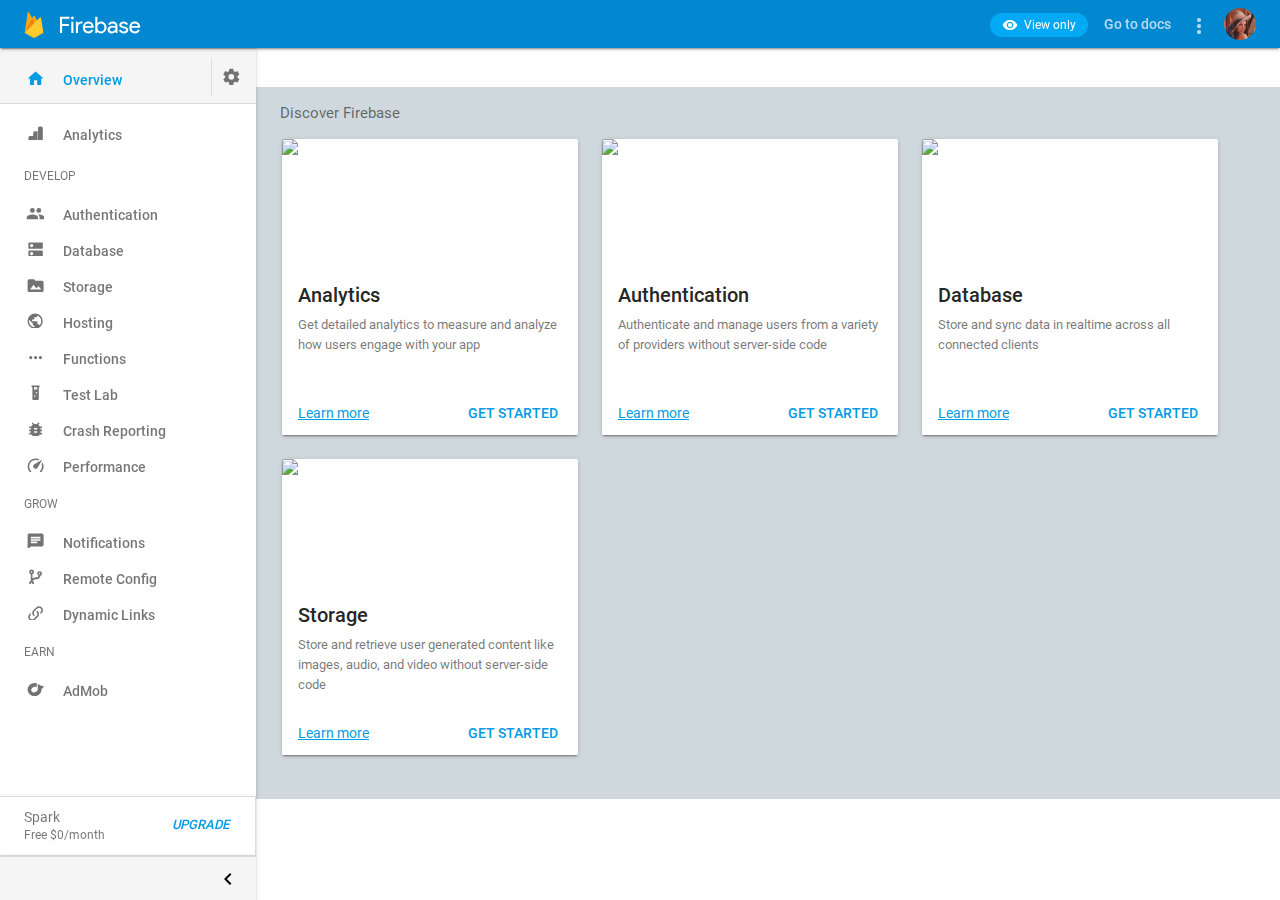
==== commit 12af0763: "content-commit1" ====
--- a/index.htm
+++ b/index.htm
@@ -1,15 +1,18 @@
 <!DOCTYPE html>
 <html lang="en">
 <head>
+	<meta name="viewport" content="width=device-width, initial-scale=1">
 	<meta charset="utf-8">
 	<title></title>
 	<link rel="stylesheet" href="css/materialize.css">
 	<link rel="stylesheet" href="css/material-icons.css">
 	<link rel="stylesheet" href="css/main.css">
+
 	<!--<link href="https://fonts.googleapis.com/icon?family=Material+Icons" rel="stylesheet">-->
 	<script src="js/jquery.js"></script>
 	<script src="js/materialize.js"></script>
 	<script src="js/main.js"></script>
+	<link rel="stylesheet" href="css/content.css">
 </head>
 <body>
 	
@@ -248,11 +251,77 @@
 	</header>
 	
 	<!-- Content column -->
-	<main id="main">
+	<main id="main" >
 		<div id="padding-adder" class="padding-adder hide-on-med-and-down">&nbsp;</div>
-		<div class="padding-remaining">
-			salaaamasd<br>asdasdasd<br>asdasdasd<br>asdasdasd<br>asdasdasd<br>asdasdasd<br>asdasdasd
+		<div class="padding-remaining" style="background-color:#cfd8dc;">
+			<div class="row">
+				<div id="out-of-cards"><p>Discover Firebase</p></div>
+				<div class="col s5 m3">
+					<div class="card">
+						<div class="card-image">
+							<img src="img/analytics (2).png">
+						</div>
+						<div class="card-content">
+							<p class="card-title">Analytics</p>
+							<p>Get detailed analytics to measure and analyze how users engage with your app</p>
+						</div>
+						<div class="card-action">
+							<a href="#" class="left-link">Learn more</a>
+							<a href="#" class="right-link">GET STARTED</a>
+						</div>
+					</div>
+				</div>
+				<div class="col s5 m3">
+					<div class="card">
+						<div class="card-image">
+							<img src="img/auth.png">
+						</div>
+						<div class="card-content">
+							<p class="card-title">Authentication</p>
+							<p>Authenticate and manage users from a variety of providers without server-side code</p>
+						</div>
+						<div class="card-action">
+							<a href="#" class="left-link">Learn more</a>
+							<a href="#" class="right-link">GET STARTED</a>
+						</div>
+					</div>
+				</div>
+				<div class="col s5 m3">
+					<div class="card">
+						<div class="card-image">
+							<img src="img/database.png">
+						</div>
+						<div class="card-content">
+							<p class="card-title">Database</p>
+							<p>Store and sync data in realtime across all connected clients</p>
+						</div>
+						<div class="card-action">
+							<a href="#" class="left-link">Learn more</a>
+							<a href="#" class="right-link">GET STARTED</a>
+						</div>
+					</div>
+				</div>
+				<div class="col s5 m3">
+					<div class="card">
+						<div class="card-image">
+							<img src="img/storage.png">
+						</div>
+						<div class="card-content">
+							<p class="card-title">Storage</p>
+							<p>Store and retrieve user generated content like images, audio, and video without server-side code</p>
+						</div>
+						<div class="card-action">
+							<a href="#" class="left-link">Learn more</a>
+							<a href="#" class="right-link">GET STARTED</a>
+						</div>
+					</div>
+				</div>				
+			</div>           		
+			
+		<!--	salaaamasd<br>asdasdasd<br>asdasdasd<br>asdasdasd<br>asdasdasd<br>asdasdasd<br>asdasdasd -->
 		</div>
+		
+
 	</main>
 	
 </body>
--- a/css/content.css
+++ b/css/content.css
@@ -0,0 +1,109 @@
+.card{
+	margin : 0;
+}
+.card .card-image {
+	min-width : 296px;
+	min-height : 128px;
+}
+.card .card-content{
+	padding : 16px !important;
+	height : 124px;
+	margin : 0 !important;
+}
+.card .card-content p.card-title{
+	font-size : 20px !important;
+	color : rgba(0,0,0,0.87) !important;
+	font-weight: 500 !important;
+	margin-bottom : 8px !important;
+	line-height : 24px;
+}
+.card .card-content p{
+		font-size : 13px !important;
+		color : rgba(0,0,0,0.54) !important;
+		line-height: 20px;
+		padding : 0;
+}
+.card .card-action {
+	padding : 4px 4px 4px 16px;
+	border : none;
+	height : 44px;
+	width : 100%;
+}
+.card .card-action .left-link {
+	color : #039be5 !important; 
+	font-size : 14px !important;
+	line-height : 20px !important;
+	padding : 8px 0 !important;
+	text-decoration : underline;
+	text-transform : none !important;
+	margin : 0 !important;
+	text-align : center !important;
+	position : absolute !important;
+}
+.card .card-action .right-link {
+	float : right;
+	color : #039be5 !important; 
+	font-size : 14px;
+	padding : 0 16px;
+	margin : 0 0 0 8px !important;
+	font-weight : 500;
+	display: inline-block;
+    position: relative;
+	min-height: 36px;
+    min-width: 88px;
+	line-height : 36px;
+}
+.card .card-action .right-link:hover {
+	background-color : rgba(3,155,229,0.122);
+}
+.row .col.s5.m3{
+	width : 296px !important;
+	margin: 0 12px 24px 12px !important;
+	padding : 0;
+}
+.row{
+	margin-left : 270px;
+}
+
+
+@media only screen and (max-width:992px){
+        /* styles for browsers less than 992px; */
+/*	.card .card-image {
+			width : 95% !important;
+	} */
+	.row .col.s5.m3{
+	/*width : 96% !important;*/
+	margin: 0 8px 16px 8px !important;
+	padding : 0;
+	}	
+	.row {
+    margin-left: 20px !important;
+    }
+}	
+
+@media only screen and (max-width:663px){
+        /* styles for browsers less than 663px; */
+/*	.card .card-image {
+			width : 95% !important;
+	} */
+	.row .col.s5.m3{
+	width : 96% !important;*/
+	margin: 0 8px 16px 8px !important;
+	padding : 0;
+	}	
+}
+ 
+.row #out-of-cards p{
+	color : rgba(0,0,0,0.54);
+	padding-left : 10px;
+}
+ /*@media only screen and (max-width:210px){
+	.row .col.s5.m3{
+	width : 96% !important;
+	margin: 0 8px 16px 8px !important;
+	padding : 0;
+	overflow : scroll !important;
+	}
+ }*/
+ 
+ 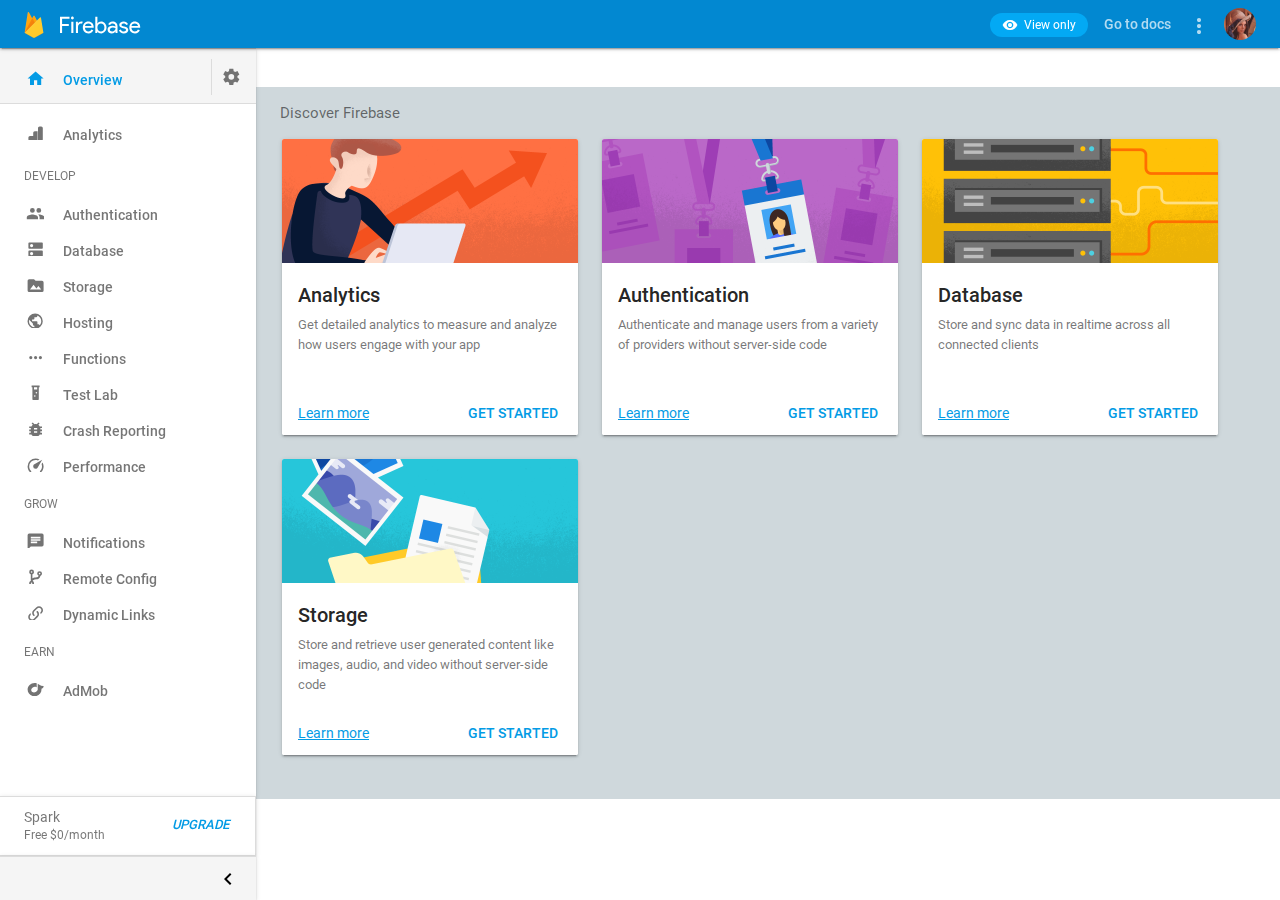
==== commit c4f17775: "images" ====
--- a/index.htm
+++ b/index.htm
@@ -259,7 +259,7 @@
 				<div class="col s5 m3">
 					<div class="card">
 						<div class="card-image">
-							<img src="img/analytics (2).png">
+							<img src="img/analytics1.png">
 						</div>
 						<div class="card-content">
 							<p class="card-title">Analytics</p>
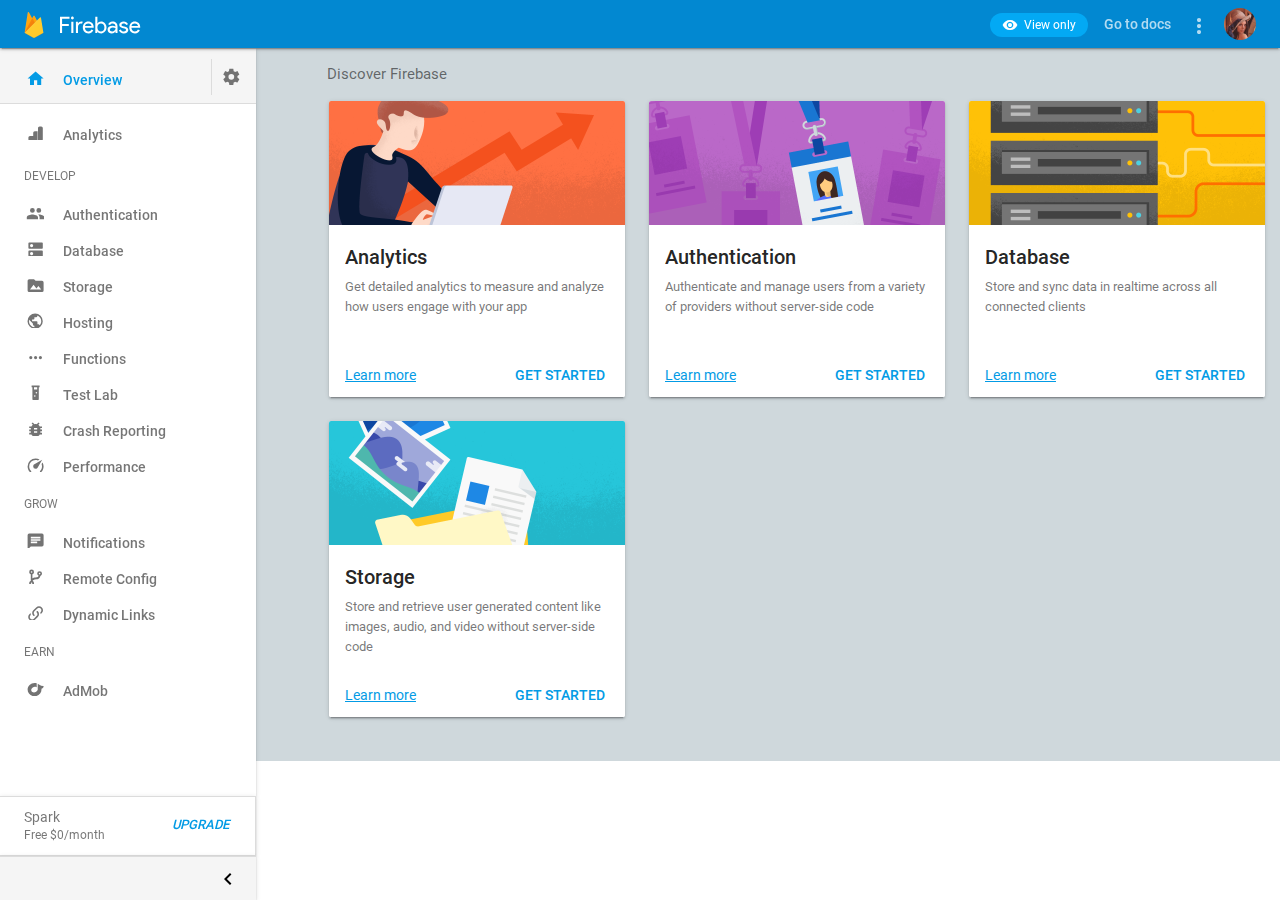
==== commit 50f52307: "Remove extra paddings." ====
--- a/index.htm
+++ b/index.htm
@@ -251,8 +251,7 @@
 	</header>
 	
 	<!-- Content column -->
-	<main id="main" >
-		<div id="padding-adder" class="padding-adder hide-on-med-and-down">&nbsp;</div>
+	<main id="main">
 		<div class="padding-remaining" style="background-color:#cfd8dc;">
 			<div class="row">
 				<div id="out-of-cards"><p>Discover Firebase</p></div>
--- a/css/main.css
+++ b/css/main.css
@@ -2,6 +2,10 @@
 	margin: 0;
 	min-height: 100%;
 	font-family: Roboto, "Helvetica Neue", sans-serif;
+}
+
+header {
+	height: 48px;
 }
 
 /* Menu */
--- a/css/content.css
+++ b/css/content.css
@@ -62,7 +62,7 @@
 	padding : 0;
 }
 .row{
-	margin-left : 270px;
+	margin-left : 317px;
 }
 
 
